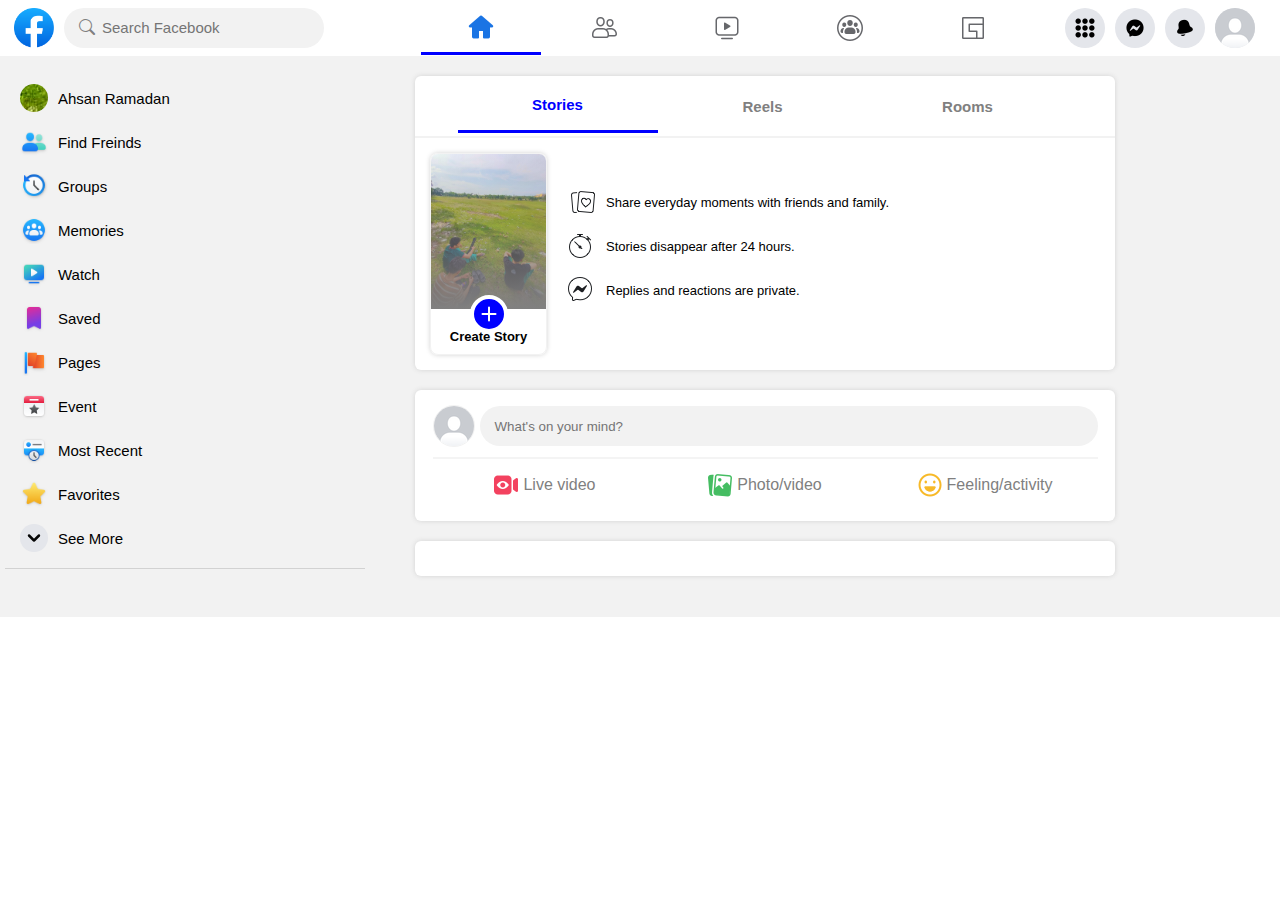
==== Chapter 3/Facebook/index.html @ 31765308 "all" ====
<!DOCTYPE html>
<html lang="en">
  <head>
    <meta charset="UTF-8" />
    <meta http-equiv="X-UA-Compatible" content="IE=edge" />
    <meta name="viewport" content="width=device-width, initial-scale=1.0" />
    <title>Facebook - Home</title>
    <link rel="shortcut icon" href="image/favicon.ico" type="image/x-icon" />
    <script src="https://ajax.googleapis.com/ajax/libs/jquery/3.6.4/jquery.min.js"></script>
    <link
      rel="stylesheet"
      href="https://cdn.jsdelivr.net/npm/bootstrap-icons@1.10.5/font/bootstrap-icons.css"
    />
  </head>
  <style>
    @import url(css/default.css);
    @import url(css/gnb.css);

    .main-left {
      width: 360px;
    }
    .main {
      align-items: flex-start;
      padding-top: 20px;
      padding-bottom: 40px;
      background-color: #f2f2f2;
    }
    .main-middle {
      margin-right: auto;
      margin-left: 50px;
    }
    .main-left {
      margin-left: 5px;
    }
    .main-left > li {
      list-style: none;
      width: 286px;
      height: 44px;
      border-radius: 8px;
      padding-left: 15px;
      cursor: pointer;
    }
    .main-left > li:hover {
      background-color: lightgray;
    }
    .main-left > li > span {
      margin-right: auto;
      margin-left: 10px;
      font-size: 15px;
    }
    .main-left > li > div {
      border-radius: 50%;
      overflow: hidden;
      width: 28px;
      height: 28px;
    }
    .main-left > li > img {
      width: 28px;
    }
    hr {
      border: none;
      border-top: 0.1px solid #d2d2d2;
    }

    .main-middle {
      width: 700px;
      height: 500px;
    }
    .main-middle > .story {
      background-color: white;
      width: 100%;
      border-radius: 6px;
      box-shadow: 0px 0px 5px 0px lightgray;
    }
    .main-middle > .create {
      background-color: white;
      border-radius: 6px;
      width: 100%;
      margin-top: 20px;
      margin-bottom: 20px;
      box-shadow: 0px 0px 5px 0px lightgray;
    }
    .main-middle > .feed {
      background-color: white;
      height: 560px;
      border-radius: 6px;
      width: 100%;
      box-shadow: 0px 0px 5px 0px lightgray;
    }
    .story-top{
      height: 60px;
      border-bottom: 2px solid #f2f2f2;
    }
    .story-top > div{
      width: 200px;
      margin-right: 5px;
      font-size: 15px;
      font-weight: 600;
      color: gray;
      height: 50px;
      border-radius: 5px;
      cursor: pointer;
    }
    .story-top > div:hover{
      background-color: #f2f2f2;
      
    }
    .story-top > div:first-child{
      color: blue;
      border-bottom: 3px solid blue;
      border-radius: 5px 5px 0px 0px;
    }
    .desc > li {
      list-style: none;
    }
    .story-bottom{
      padding: 15px;
    }
    .profile{
      width: 115px;
      height: 200px;
      overflow: hidden;
      border-radius: 8px;
      border: 0.5px solid #f2f2f2;
      box-shadow: 0px 0px 5px 0px lightgray;
      position: relative;
    }
    .profile > span {
      font-weight: bold;
      font-size: 13px;
      margin-top: 20px;
      margin-bottom: 10px;
    }
    .desc{
      margin-left: 20px;
      margin-right: auto;
      align-items: flex-start;
    }
    .desc > li {
      margin-bottom: 15px;
      font-size: 13px;
    }
    .desc > li > img{
      margin-right: 10px;
    }
    .plus{
      width: 30px;
      height:30px;
      background-color: blue;
      border-radius: 50%;
      border: 4px solid white;
      position: absolute;
      top: 141px;
    }
    .profile-img{
      background:linear-gradient(to bottom, transparent ,gray),url(image/feed/me1\ \(2\).jpeg);
      width: 100%;
      height: 100%;
      background-size: cover;
      background-position: center;
    }
    .create{
      padding: 15px;
      box-sizing: border-box;
    }

    .create-profile{
      width: 40px;
      height: 40px;
      border-radius: 50%;
      overflow: hidden;
      border: 0.5px solid #f2f2f2;
      margin-right: auto;
    }
    .create-top{
      border-bottom: 2px solid #f2f2f2da;
      padding-bottom: 10px;
    }
    .create-top > input {
      background-color: #f2f2f2;
      border-radius: 40px;
      width: 618px;
      height: 40px;
      margin-left: 5px;
      border: none;
      outline: none;
      padding:5px ;
      box-sizing: border-box;
      text-indent: 10px;
    }
    .create-bottom > li {
      width: 220px;
      height: 42px;
      border-radius: 8px;
      cursor: pointer;
      margin-top: 5px;
    }

    .create-bottom > li:hover{
      background-color: #f2f2f2;
    }
    .create-bottom > li > span {
      margin-left: 5px;
      font: 14px;
      color: grey;
    }

    .create > button {
      width: 100%;
      border-radius: 8px;
      background-color: blue;
      color: white;
      font-size: 14px;
      font-weight: bold;
      height: 40px;
      margin-top: 10px;
      border: none;
      cursor: pointer;  
      display: none;
    }

    .create > button:hover{
      background-color: darkblue;
    }
  </style>
  <script>
    function showIcon() {
      $("#search-icon").show();
    }
    function hideIcon() {
      $("#search-icon").hide();
    }
    function showButton() {
      $("#btn-post").show();
    }
    function post() {
      alert("Posting complete!")
      $("#btn-post").hide();
    }
  </script>
  <body>
    <div class="gnb flex-row">
      <div class="gnb-left flex-row">
        <img width="40" src="image/logo.png" alt="" />
        <div class="search-box flex-row">
          <i id="search-icon" class="bi bi-search"></i>
          <input
            placeholder="Search Facebook"
            type="text"
            onfocus="hideIcon()"
            onblur="showIcon()"
          />
        </div>
      </div>

      <div class="gnb-middle flex-row">
        <div class="nav-tab flex-row">
          <img src="image/gnb/1.png" alt="" />
        </div>
        <div class="nav-tab flex-row">
          <img src="image/gnb/2.png" alt="" />
        </div>
        <div class="nav-tab flex-row">
          <img src="image/gnb/3.png" alt="" />
        </div>
        <div class="nav-tab flex-row">
          <img src="image/gnb/4.png" alt="" />
        </div>
        <div class="nav-tab flex-row">
          <img src="image/gnb/5.png" alt="" />
        </div>
      </div>

      <div class="gnb-right flex-row">
        <div class="nav-tab-right flex-row">
          <img src="image/gnb/6.png" alt="" />
        </div>
        <div class="nav-tab-right flex-row">
          <img src="image/gnb/7.png" alt="" />
        </div>
        <div class="nav-tab-right flex-row">
          <img src="image/gnb/8.png" alt="" />
        </div>
        <div class="nav-tab-right flex-row">
          <img src="image/gnb/9.png" alt="" />
        </div>
      </div>
    </div>

    <div class="main flex-row">
      <div class="main-left">
        <li class="flex-row">
          <div class="flex-row">
            <img src="image/feed/me1 (2).jpeg" alt="" />
          </div>
          <span>Ahsan Ramadan</span>
        </li>

        <li class="flex-row">
          <img src="image/feed/2.png" alt="" />
          <span>Find Freinds</span>
        </li>
        <li class="flex-row">
          <img src="image/feed/3.png" alt="" />
          <span>Groups</span>
        </li>
        <li class="flex-row">
          <img src="image/feed/4.png" alt="" />
          <span>Memories</span>
        </li>
        <li class="flex-row">
          <img src="image/feed/5.png" alt="" />
          <span>Watch</span>
        </li>
        <li class="flex-row">
          <img src="image/feed/6.png" alt="" />
          <span>Saved</span>
        </li>
        <li class="flex-row">
          <img src="image/feed/7.png" alt="" />
          <span>Pages</span>
        </li>
        <li class="flex-row">
          <img src="image/feed/8.png" alt="" />
          <span>Event</span>
        </li>
        <li class="flex-row">
          <img src="image/feed/9.png" alt="" />
          <span>Most Recent</span>
        </li>
        <li class="flex-row">
          <img src="image/feed/10.png" alt="" />
          <span>Favorites</span>
        </li>
        <li class="flex-row">
          <div class="flex-row">
            <img src="image/feed/seemore.png" alt="" />
          </div>
          <span>See More</span>
        </li>

        <hr />
      </div>
      <div class="main-middle flex-col">
        <div class="story">
          <div class="story-top flex-row">
            <div class="flex-row">Stories</div>
            <div class="flex-row">Reels</div>
            <div class="flex-row">Rooms</div>
          </div>
          <div class="story-bottom flex-row">
            <div class="profile flex-col">
              <div class="profile-img"></div>
              <span>Create Story</span>
              <div class="plus flex-row">
                <img src="image/feed/12.png" alt="">
              </div>
            </div>

            <div class="desc flex-col">
              <li class="flex-row">
                <img src="image/feed/13.png" alt="">
               <span>Share everyday moments with friends and family.</span> 
              </li>
              <li class="flex-row">
                <img src="image/feed/14.png" alt="">
               <span>Stories disappear after 24 hours.</span> 
              </li>
              <li class="flex-row">
                <img src="image/feed/15.png" alt="">
               <span>Replies and reactions are private.</span>
              </li>
            </div>


          </div>
        </div>
        <div class="create flex-col">
          <div class="create-top flex-row">
            <div class="create-profile">
              <img src="image/feed/1.png" alt="">
            </div>
            <input id="value" onfocus="showButton()" type="text" placeholder="What's on your mind?">
          </div>
          <div class="create-bottom flex-row">
            <li class="flex-row">
              <img src="image/feed/16.png" alt="">
              <span>Live video</span>
            </li>
            <li class="flex-row">
              <img src="image/feed/17.png" alt="">
              <span>Photo/video</span>
            </li>
            <li class="flex-row">
              <img src="image/feed/18.png" alt="">
              <span>Feeling/activity</span>
            </li>
          </div>
          <button onclick="post()" id="btn-post">Let's post it</button>
        </div>
        <div class="feed"></div>
      </div>
    </div>
  </body>
</html>
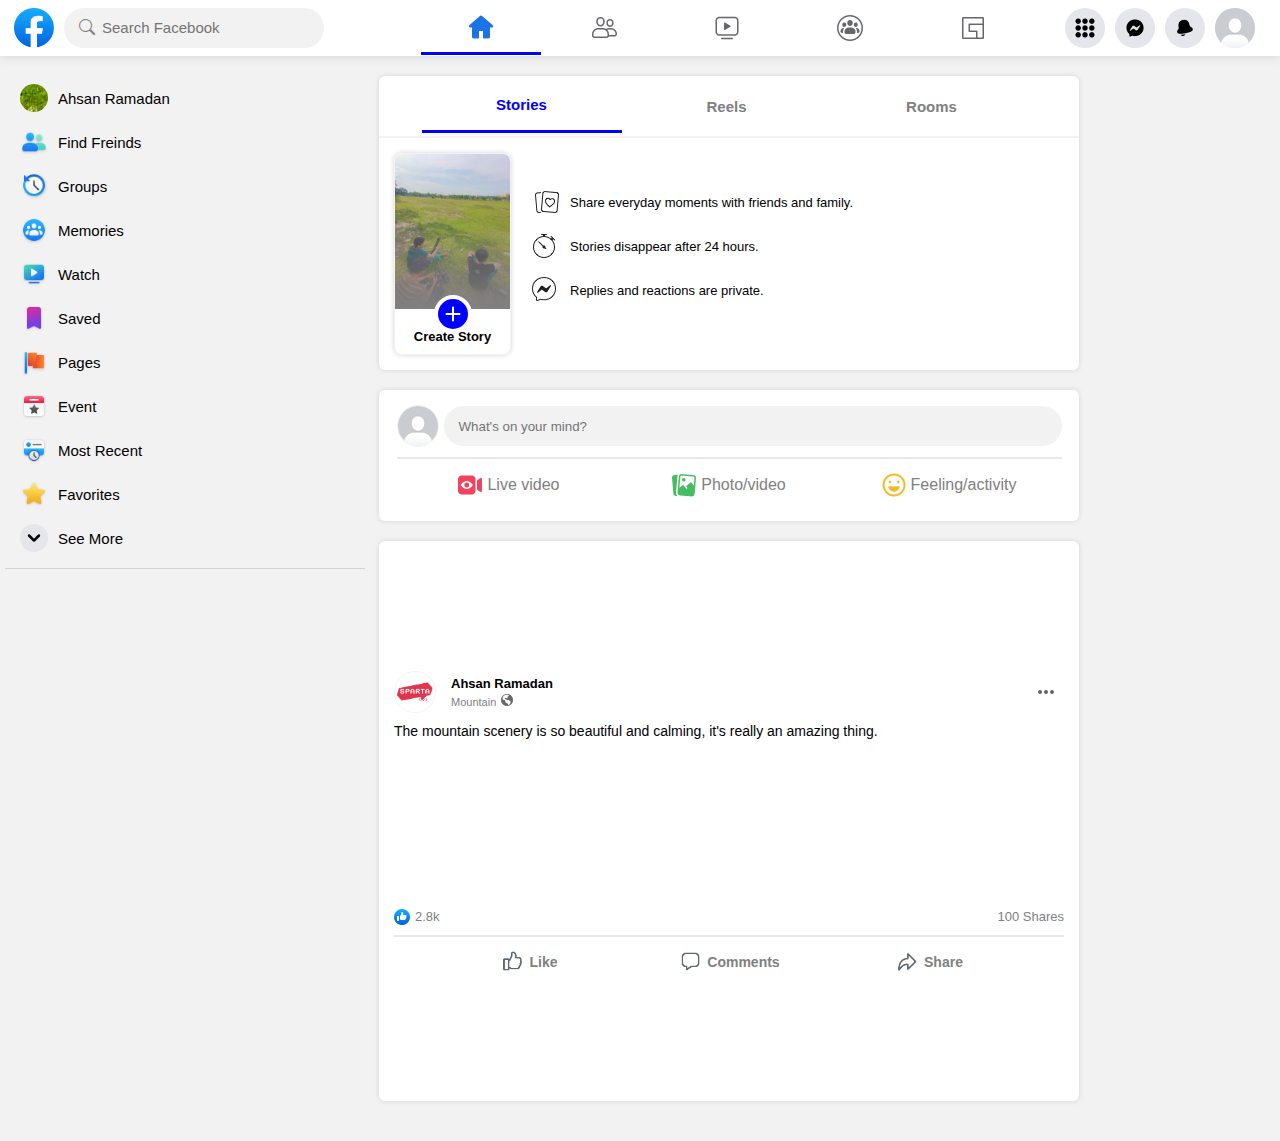
==== commit ef5055f9: "new" ====
--- a/Chapter 3/Facebook/index.html
+++ b/Chapter 3/Facebook/index.html
@@ -11,235 +11,44 @@
       rel="stylesheet"
       href="https://cdn.jsdelivr.net/npm/bootstrap-icons@1.10.5/font/bootstrap-icons.css"
     />
+    <script src="script/my.js"></script>
   </head>
   <style>
     @import url(css/default.css);
     @import url(css/gnb.css);
-
-    .main-left {
-      width: 360px;
-    }
-    .main {
-      align-items: flex-start;
-      padding-top: 20px;
-      padding-bottom: 40px;
-      background-color: #f2f2f2;
-    }
-    .main-middle {
-      margin-right: auto;
-      margin-left: 50px;
-    }
-    .main-left {
-      margin-left: 5px;
-    }
-    .main-left > li {
-      list-style: none;
-      width: 286px;
-      height: 44px;
-      border-radius: 8px;
-      padding-left: 15px;
-      cursor: pointer;
-    }
-    .main-left > li:hover {
-      background-color: lightgray;
-    }
-    .main-left > li > span {
-      margin-right: auto;
-      margin-left: 10px;
-      font-size: 15px;
-    }
-    .main-left > li > div {
-      border-radius: 50%;
-      overflow: hidden;
-      width: 28px;
-      height: 28px;
-    }
-    .main-left > li > img {
-      width: 28px;
-    }
-    hr {
-      border: none;
-      border-top: 0.1px solid #d2d2d2;
-    }
-
-    .main-middle {
-      width: 700px;
-      height: 500px;
-    }
-    .main-middle > .story {
-      background-color: white;
-      width: 100%;
-      border-radius: 6px;
-      box-shadow: 0px 0px 5px 0px lightgray;
-    }
-    .main-middle > .create {
-      background-color: white;
-      border-radius: 6px;
-      width: 100%;
-      margin-top: 20px;
-      margin-bottom: 20px;
-      box-shadow: 0px 0px 5px 0px lightgray;
-    }
-    .main-middle > .feed {
-      background-color: white;
-      height: 560px;
-      border-radius: 6px;
-      width: 100%;
-      box-shadow: 0px 0px 5px 0px lightgray;
-    }
-    .story-top{
-      height: 60px;
-      border-bottom: 2px solid #f2f2f2;
-    }
-    .story-top > div{
-      width: 200px;
-      margin-right: 5px;
-      font-size: 15px;
-      font-weight: 600;
-      color: gray;
-      height: 50px;
-      border-radius: 5px;
-      cursor: pointer;
-    }
-    .story-top > div:hover{
-      background-color: #f2f2f2;
-      
-    }
-    .story-top > div:first-child{
-      color: blue;
-      border-bottom: 3px solid blue;
-      border-radius: 5px 5px 0px 0px;
-    }
-    .desc > li {
-      list-style: none;
-    }
-    .story-bottom{
-      padding: 15px;
-    }
-    .profile{
-      width: 115px;
-      height: 200px;
-      overflow: hidden;
-      border-radius: 8px;
-      border: 0.5px solid #f2f2f2;
-      box-shadow: 0px 0px 5px 0px lightgray;
-      position: relative;
-    }
-    .profile > span {
-      font-weight: bold;
-      font-size: 13px;
-      margin-top: 20px;
-      margin-bottom: 10px;
-    }
-    .desc{
-      margin-left: 20px;
-      margin-right: auto;
-      align-items: flex-start;
-    }
-    .desc > li {
-      margin-bottom: 15px;
-      font-size: 13px;
-    }
-    .desc > li > img{
-      margin-right: 10px;
-    }
-    .plus{
-      width: 30px;
-      height:30px;
-      background-color: blue;
-      border-radius: 50%;
-      border: 4px solid white;
-      position: absolute;
-      top: 141px;
-    }
-    .profile-img{
-      background:linear-gradient(to bottom, transparent ,gray),url(image/feed/me1\ \(2\).jpeg);
-      width: 100%;
-      height: 100%;
-      background-size: cover;
-      background-position: center;
-    }
-    .create{
-      padding: 15px;
-      box-sizing: border-box;
-    }
-
-    .create-profile{
-      width: 40px;
-      height: 40px;
-      border-radius: 50%;
-      overflow: hidden;
-      border: 0.5px solid #f2f2f2;
-      margin-right: auto;
-    }
-    .create-top{
-      border-bottom: 2px solid #f2f2f2da;
-      padding-bottom: 10px;
-    }
-    .create-top > input {
-      background-color: #f2f2f2;
-      border-radius: 40px;
-      width: 618px;
-      height: 40px;
-      margin-left: 5px;
-      border: none;
-      outline: none;
-      padding:5px ;
-      box-sizing: border-box;
-      text-indent: 10px;
-    }
-    .create-bottom > li {
-      width: 220px;
-      height: 42px;
-      border-radius: 8px;
-      cursor: pointer;
-      margin-top: 5px;
-    }
-
-    .create-bottom > li:hover{
-      background-color: #f2f2f2;
-    }
-    .create-bottom > li > span {
-      margin-left: 5px;
-      font: 14px;
-      color: grey;
-    }
-
-    .create > button {
-      width: 100%;
-      border-radius: 8px;
-      background-color: blue;
-      color: white;
-      font-size: 14px;
-      font-weight: bold;
-      height: 40px;
-      margin-top: 10px;
-      border: none;
-      cursor: pointer;  
-      display: none;
-    }
-
-    .create > button:hover{
-      background-color: darkblue;
-    }
+    @import url(css/main.css);
+    @import url(css/modal.css);
   </style>
   <script>
     function showIcon() {
-      $("#search-icon").show();
+    $("#search-icon").show();
+  }
+  function hideIcon() {
+    $("#search-icon").hide();
+  }
+  function showButton() {
+    $("#btn-post").show();
+  }
+  function post() {
+    alert("Posting complete!");
+    $("#btn-post").hide();
+  }
+  let count = 0;
+  function Modal(){
+    count += 1;
+    if (count % 2 == 1){
+      $("#menu-modal").show();
+      $("#gnb-menu").attr("src","image/gnb/10.png");
+    }else if(count % 2 == 0){
+      $("#menu-modal").hide();
+      $("#gnb-menu").attr("src","image/gnb/6.png");
+
     }
-    function hideIcon() {
-      $("#search-icon").hide();
-    }
-    function showButton() {
-      $("#btn-post").show();
-    }
-    function post() {
-      alert("Posting complete!")
-      $("#btn-post").hide();
-    }
+  }
   </script>
   <body>
-    <div class="gnb flex-row">
+    <!-- awal gnb -->
+    <div class="gnb flex-row sticky-gnb">
       <div class="gnb-left flex-row">
         <img width="40" src="image/logo.png" alt="" />
         <div class="search-box flex-row">
@@ -272,8 +81,8 @@
       </div>
 
       <div class="gnb-right flex-row">
-        <div class="nav-tab-right flex-row">
-          <img src="image/gnb/6.png" alt="" />
+        <div onclick="Modal()" class="nav-tab-right flex-row">
+          <img id="gnb-menu" src="image/gnb/6.png" alt="" />
         </div>
         <div class="nav-tab-right flex-row">
           <img src="image/gnb/7.png" alt="" />
@@ -286,7 +95,8 @@
         </div>
       </div>
     </div>
-
+    <!-- akhir gnb -->
+    <!-- awal main -->
     <div class="main flex-row">
       <div class="main-left">
         <li class="flex-row">
@@ -341,7 +151,7 @@
 
         <hr />
       </div>
-      <div class="main-middle flex-col">
+      <div class="main-middle">
         <div class="story">
           <div class="story-top flex-row">
             <div class="flex-row">Stories</div>
@@ -353,53 +163,198 @@
               <div class="profile-img"></div>
               <span>Create Story</span>
               <div class="plus flex-row">
-                <img src="image/feed/12.png" alt="">
+                <img src="image/feed/12.png" alt="" />
               </div>
             </div>
 
             <div class="desc flex-col">
               <li class="flex-row">
-                <img src="image/feed/13.png" alt="">
-               <span>Share everyday moments with friends and family.</span> 
+                <img src="image/feed/13.png" alt="" />
+                <span>Share everyday moments with friends and family.</span>
               </li>
               <li class="flex-row">
-                <img src="image/feed/14.png" alt="">
-               <span>Stories disappear after 24 hours.</span> 
+                <img src="image/feed/14.png" alt="" />
+                <span>Stories disappear after 24 hours.</span>
               </li>
               <li class="flex-row">
-                <img src="image/feed/15.png" alt="">
-               <span>Replies and reactions are private.</span>
+                <img src="image/feed/15.png" alt="" />
+                <span>Replies and reactions are private.</span>
               </li>
             </div>
-
-
           </div>
         </div>
         <div class="create flex-col">
           <div class="create-top flex-row">
             <div class="create-profile">
-              <img src="image/feed/1.png" alt="">
-            </div>
-            <input id="value" onfocus="showButton()" type="text" placeholder="What's on your mind?">
+              <img src="image/feed/1.png" alt="" />
+            </div>
+            <input
+              id="value"
+              onfocus="showButton()"
+              type="text"
+              placeholder="What's on your mind?"
+            />
           </div>
           <div class="create-bottom flex-row">
             <li class="flex-row">
-              <img src="image/feed/16.png" alt="">
+              <img src="image/feed/16.png" alt="" />
               <span>Live video</span>
             </li>
             <li class="flex-row">
-              <img src="image/feed/17.png" alt="">
+              <img src="image/feed/17.png" alt="" />
               <span>Photo/video</span>
             </li>
             <li class="flex-row">
-              <img src="image/feed/18.png" alt="">
+              <img src="image/feed/18.png" alt="" />
               <span>Feeling/activity</span>
             </li>
           </div>
           <button onclick="post()" id="btn-post">Let's post it</button>
         </div>
-        <div class="feed"></div>
+        <div class="feed flex-col">
+          <div class="feed-top flex-row">
+            <div class="feed-profile flex-row">
+              <img src="image/feed/19.png" alt="" />
+            </div>
+            <div class="feed-name flex-col">
+              <span>Ahsan Ramadan</span>
+              <span>Mountain<img src="image/feed/21.png" alt="" /></span>
+            </div>
+            <div class="feed-more flex-row">
+              <img src="image/feed/20.png" alt="" />
+            </div>
+          </div>
+          <p>
+            The mountain scenery is so beautiful and calming, it's really an
+            amazing thing.
+          </p>
+          <video autoplay loop muted playsinline>
+            <source
+              src="https://assets.mixkit.co/videos/preview/mixkit-going-down-a-curved-highway-through-a-mountain-range-41576-large.mp4"
+              type="video/mp4"
+            />
+          </video>
+
+          <div class="feed-like flex-row">
+            <img src="image/feed/23.png" alt="" />
+            <span class="like-count">2.8k</span>
+            <span>100 Shares</span>
+          </div>
+
+          <div class="feed-buttons flex-row">
+            <li class="flex-row">
+              <img src="image/feed/24.png" alt="" />
+              <span>Like</span>
+            </li>
+            <li class="flex-row">
+              <img src="image/feed/25.png" alt="" />
+              <span>Comments</span>
+            </li>
+            <li class="flex-row">
+              <img src="image/feed/26.png" alt="" />
+              <span>Share</span>
+            </li>
+          </div>
+        </div>
       </div>
     </div>
+    <!-- akhir main -->
+    <!-- awal modal -->
+    <div id="menu-modal" class="menu-modal">
+      <span>Menu</span>
+      <div class="content flex-row">
+        <div class="social">
+          <div class="modal-search-box flex-row">
+            <i id="search-icons" class="bi bi-search"></i>
+            <input type="text" />
+          </div>
+          <span>Social</span>
+          <li cla class="flex-row">
+            <img width="36" src="image/modal/1.png" alt="" />
+            <div class="flex-col">
+              <span>Events</span>
+              <span>
+                Organise or find events and other things to do online and nearby
+              </span>
+            </div>
+          </li>
+          <li class="flex-row">
+            <img width="36" src="image/modal/2.png" alt="" />
+            <div class="flex-col">
+              <span>Find freinds</span>
+              <span>Search for freinds or people you may know</span>
+            </div>
+          </li>
+          <li class="flex-row">
+            <img width="36" src="image/modal/3.png" alt="" />
+            <div class="flex-col">
+              <span>Groups</span>
+              <span>Connect with people who your interest</span>
+            </div>
+          </li>
+          <li class="flex-row">
+            <img width="36" src="image/modal/4.png" alt="" />
+            <div class="flex-col">
+              <span>News feed</span>
+              <span>See relevant post from people and pages that you follow</span>
+            </div>
+          </li>
+          <li class="flex-row">
+            <img width="36" src="image/modal/5.png" alt="" />
+            <div class="flex-col">
+              <span>Favourites</span>
+              <span>View post by your Favourites</span>
+            </div>
+          </li>
+        </div>
+        <div class="modal-create">
+          <span style="display: block;">Create</span>
+          <li class="flex-row">
+            <div class="flex-row">
+              <img width="22" src="image/modal/6.png" alt="" />
+              <span>Post</span>
+            </div>
+          </li>
+          <li class="flex-row">
+            <div class="flex-row">
+              <img width="22" src="image/modal/7.png" alt="" />
+              <span>Story</span>
+            </div>
+          </li>
+          <li class="flex-row">
+            <div class="flex-row">
+              <img width="22" src="image/modal/8.png" alt="" />
+              <span>Rooms</span>
+            </div>
+          </li>
+          <hr />
+          <li class="flex-row">
+            <div class="flex-row">
+              <img width="22" src="image/modal/9.png" alt="" />
+              <span>Pages</span>
+            </div>
+          </li>
+          <li class="flex-row">
+            <div class="flex-row">
+              <img width="22" src="image/modal/10.png" alt="" />
+              <span>Ad</span>
+            </div>
+          </li>
+          <li class="flex-row">
+            <div class="flex-row">
+              <img width="22" src="image/modal/11.png" alt="" />
+              <span>Groups</span>
+            </div>
+          </li>
+          <li class="flex-row">
+            <div class="flex-row">
+              <img width="22" src="image/modal/12.png" alt="" />
+              <span>Event</span>
+            </div>
+          </li>
+        </div>
+      </div>
+    </div>
+    <!-- akhir modal -->
   </body>
 </html>
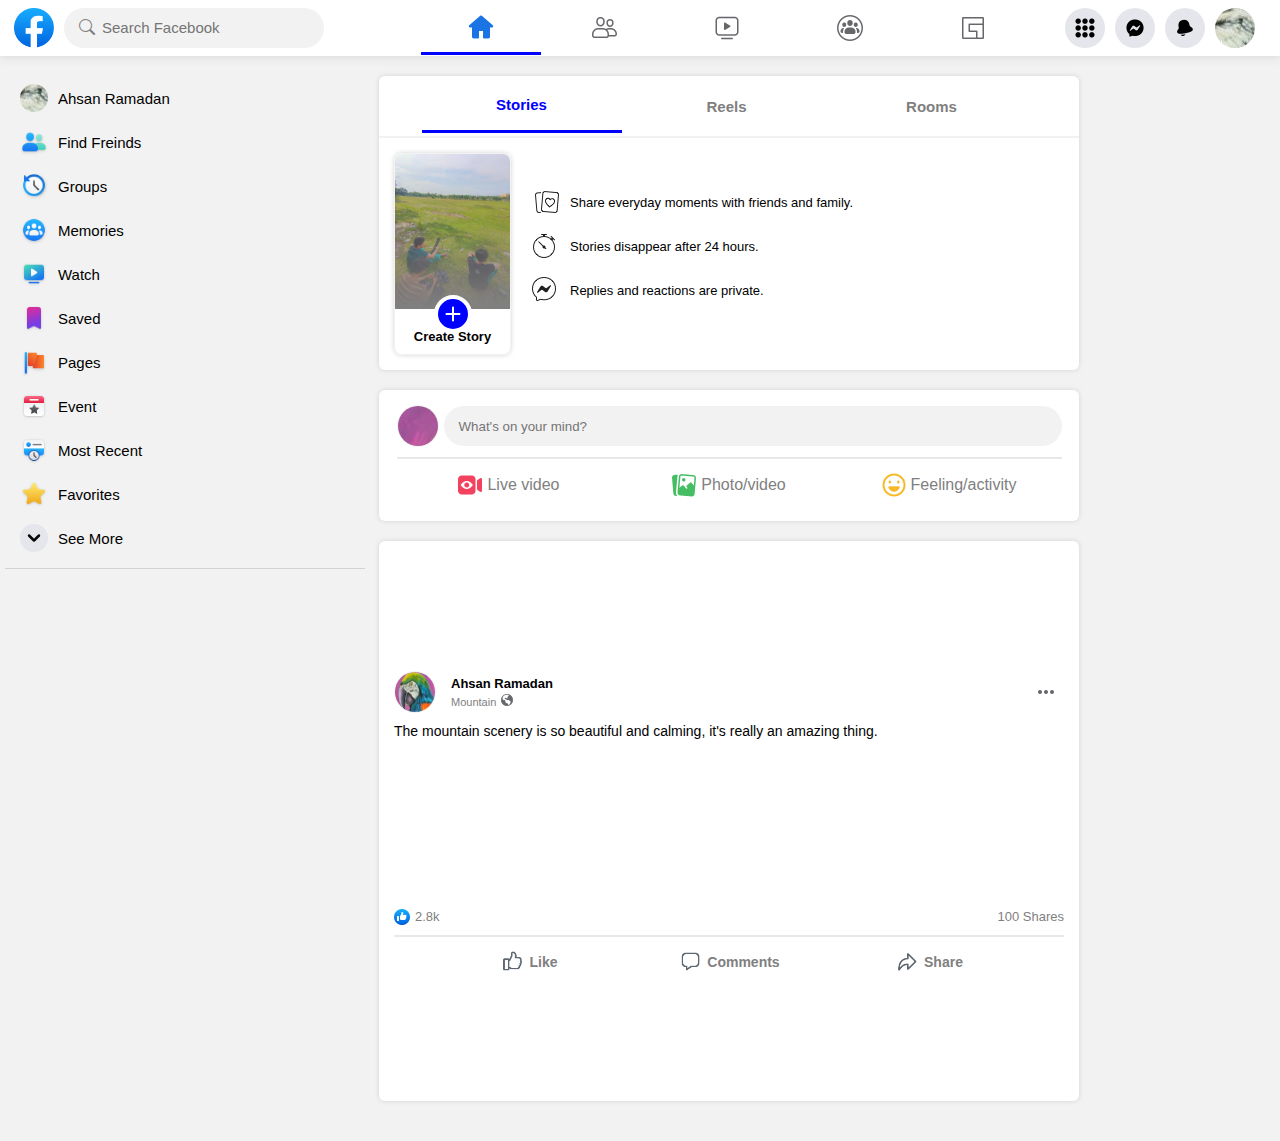
==== commit eb64f436: "completed" ====
--- a/Chapter 3/Facebook/index.html
+++ b/Chapter 3/Facebook/index.html
@@ -11,7 +11,6 @@
       rel="stylesheet"
       href="https://cdn.jsdelivr.net/npm/bootstrap-icons@1.10.5/font/bootstrap-icons.css"
     />
-    <script src="script/my.js"></script>
   </head>
   <style>
     @import url(css/default.css);
@@ -21,30 +20,39 @@
   </style>
   <script>
     function showIcon() {
-    $("#search-icon").show();
-  }
-  function hideIcon() {
-    $("#search-icon").hide();
-  }
-  function showButton() {
-    $("#btn-post").show();
-  }
-  function post() {
-    alert("Posting complete!");
-    $("#btn-post").hide();
-  }
-  let count = 0;
-  function Modal(){
-    count += 1;
-    if (count % 2 == 1){
-      $("#menu-modal").show();
-      $("#gnb-menu").attr("src","image/gnb/10.png");
-    }else if(count % 2 == 0){
-      $("#menu-modal").hide();
-      $("#gnb-menu").attr("src","image/gnb/6.png");
-
-    }
-  }
+      $("#search-icon").show();
+    }
+    function hideIcon() {
+      $("#search-icon").hide();
+    }
+    function showButton() {
+      $("#btn-post").show();
+    }
+    function post() {
+      alert("Posting complete!");
+      $("#btn-post").hide();
+    }
+    let count = 0;
+    function Modal() {
+      count += 1;
+      if (count % 2 == 1) {
+        $("#menu-modal").show();
+        $("#gnb-menu").attr("src", "image/gnb/10.png");
+      } else if (count % 2 == 0) {
+        $("#menu-modal").hide();
+        $("#gnb-menu").attr("src", "image/gnb/6.png");
+      }
+    }
+
+    let count1 = 0;
+    function Modal1() {
+      count1 += 1;
+      if (count1 % 2 == 1) {
+        $("#account-modal").show();
+      } else if (count1 % 2 == 0) {
+        $("#account-modal").hide();
+      }
+    }
   </script>
   <body>
     <!-- awal gnb -->
@@ -90,8 +98,8 @@
         <div class="nav-tab-right flex-row">
           <img src="image/gnb/8.png" alt="" />
         </div>
-        <div class="nav-tab-right flex-row">
-          <img src="image/gnb/9.png" alt="" />
+        <div  class="nav-tab-right flex-row">
+          <img onclick="Modal1()" src="image/feed/me1 (3).jpg" alt="" />
         </div>
       </div>
     </div>
@@ -101,7 +109,7 @@
       <div class="main-left">
         <li class="flex-row">
           <div class="flex-row">
-            <img src="image/feed/me1 (2).jpeg" alt="" />
+            <img src="image/feed/me1 (3).jpg" alt="" />
           </div>
           <span>Ahsan Ramadan</span>
         </li>
@@ -186,7 +194,7 @@
         <div class="create flex-col">
           <div class="create-top flex-row">
             <div class="create-profile">
-              <img src="image/feed/1.png" alt="" />
+              <img src="image/feed/me1 (3).jpg" alt="" />
             </div>
             <input
               id="value"
@@ -214,7 +222,7 @@
         <div class="feed flex-col">
           <div class="feed-top flex-row">
             <div class="feed-profile flex-row">
-              <img src="image/feed/19.png" alt="" />
+              <img src="image/feed/me1 (3).jpg" alt="" />
             </div>
             <div class="feed-name flex-col">
               <span>Ahsan Ramadan</span>
@@ -296,7 +304,9 @@
             <img width="36" src="image/modal/4.png" alt="" />
             <div class="flex-col">
               <span>News feed</span>
-              <span>See relevant post from people and pages that you follow</span>
+              <span
+                >See relevant post from people and pages that you follow</span
+              >
             </div>
           </li>
           <li class="flex-row">
@@ -308,7 +318,7 @@
           </li>
         </div>
         <div class="modal-create">
-          <span style="display: block;">Create</span>
+          <span style="display: block">Create</span>
           <li class="flex-row">
             <div class="flex-row">
               <img width="22" src="image/modal/6.png" alt="" />
@@ -354,6 +364,51 @@
           </li>
         </div>
       </div>
+    </div>
+    <div class="account-modal" id="account-modal">
+      <div class="account-info flex-col">
+        <div class="account-profile flex-row">
+          <div class="flex-row">
+            <img width="36" src="image/gnb/9.png" alt="" />
+          </div>
+          <span>Ahsan Ramadan</span>
+        </div>
+        <hr style="width: 100%;"/>
+        <div>See all profile</div>
+      </div>
+      <li class="flex-row">
+        <div class="flex-row">
+          <img width="24" src="image/modal/13.png" alt="" />
+        </div>
+        <span>Settings & privacy</span>
+        <img src="image/modal/18.png" alt="">
+      </li>
+      <li class="flex-row">
+        <div class="flex-row">
+          <img width="24" src="image/modal/14.png" alt="" />
+        </div>
+        <span>Help & support</span>
+        <img src="image/modal/18.png" alt="">
+      </li>
+      <li class="flex-row">
+        <div class="flex-row">
+          <img width="24" src="image/modal/15.png" alt="" />
+        </div>
+        <span>Display & accessibility</span>
+        <img src="image/modal/18.png" alt="">
+      </li>
+      <li class="flex-row">
+        <div class="flex-row">
+          <img width="24" src="image/modal/16.png" alt="" />
+        </div>
+        <span>Give feedback</span>
+      </li>
+      <li class="flex-row">
+        <div class="flex-row">
+          <img width="24" src="image/modal/17.png" alt="" />
+        </div>
+        <span>Log Out</span>
+      </li>
     </div>
     <!-- akhir modal -->
   </body>
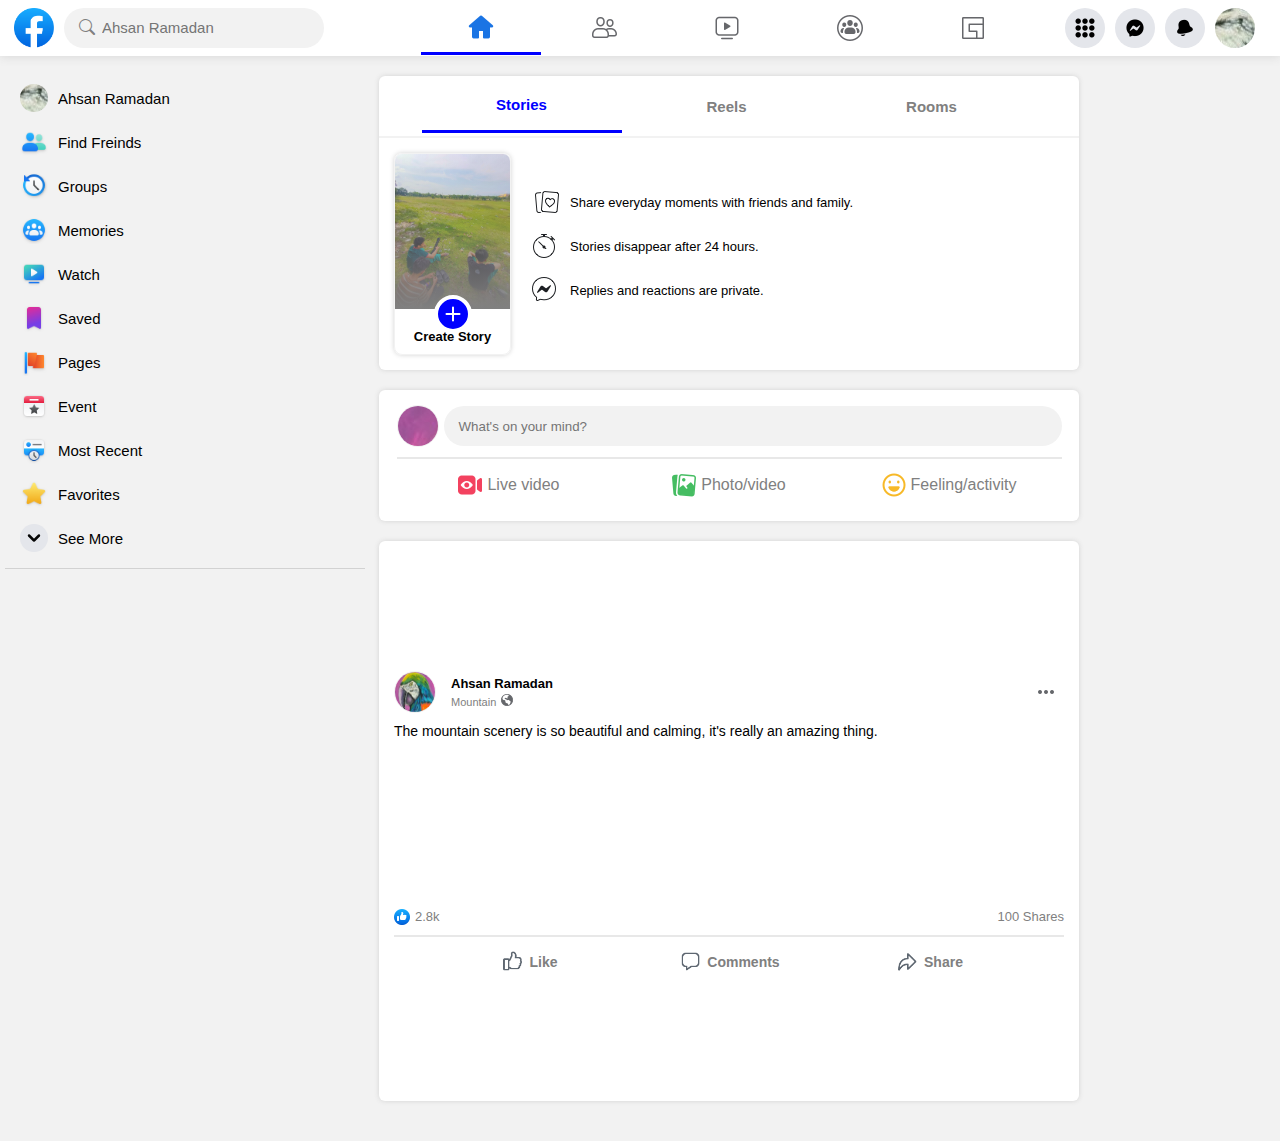
==== commit 24fde54d: "completed" ====
--- a/Chapter 3/Facebook/index.html
+++ b/Chapter 3/Facebook/index.html
@@ -62,7 +62,7 @@
         <div class="search-box flex-row">
           <i id="search-icon" class="bi bi-search"></i>
           <input
-            placeholder="Search Facebook"
+            placeholder="Ahsan Ramadan"
             type="text"
             onfocus="hideIcon()"
             onblur="showIcon()"
